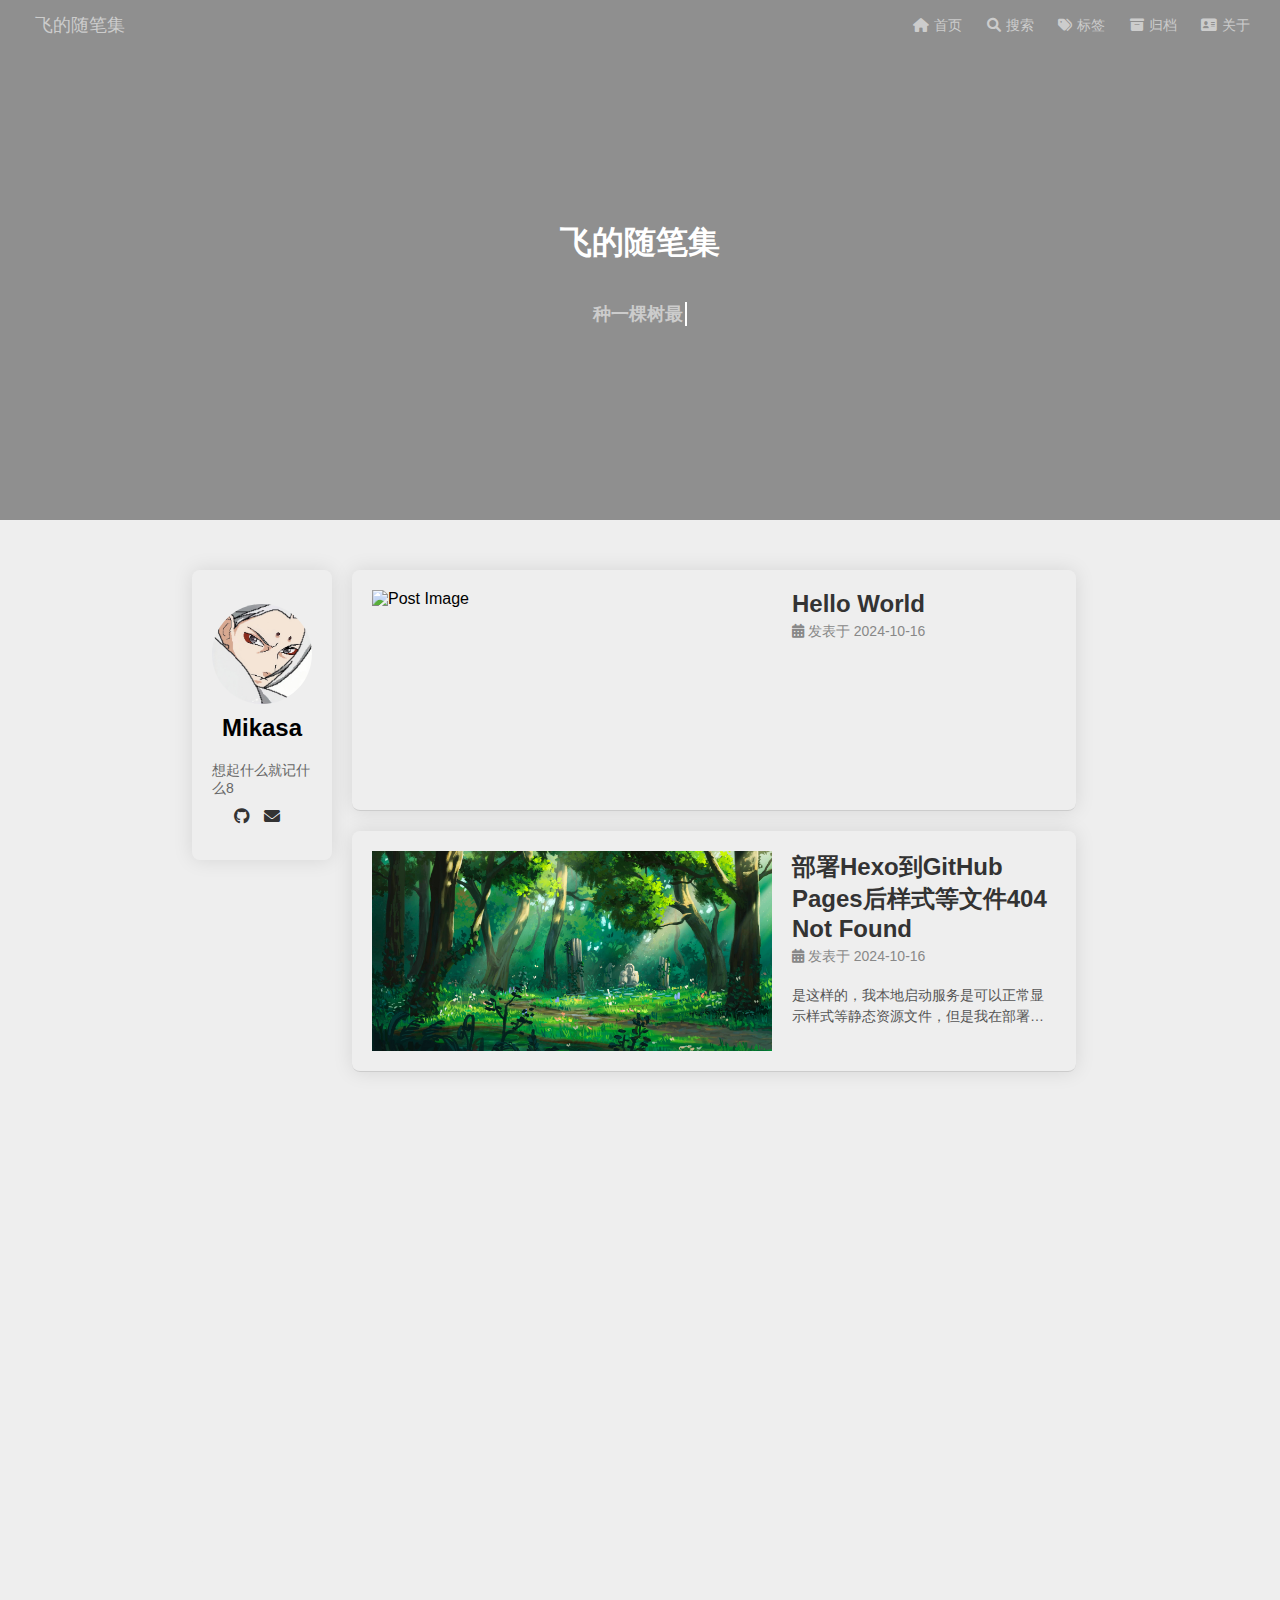
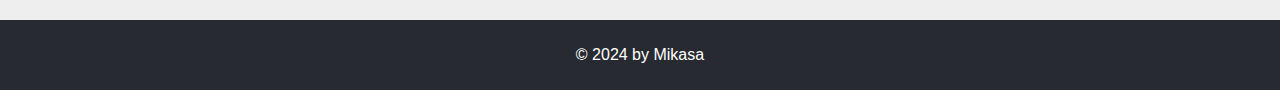
==== index.html @ 3fba9f54 "Site updated: 2024-10-17 23:26:49" ====
<!DOCTYPE html>
<html lang="en">
  <head>
    <meta charset="UTF-8" />
    <meta name="viewport" content="width=device-width, initial-scale=1.0" />
    <title>飞的随笔集</title>
    <link rel="stylesheet" href="https://sunxiaofel.github.io/my-blog/css/style.css" />
    <link
      rel="icon"
      type="image/x-icon"
      href="https://sunxiaofel.github.io/my-blog/favicon.ico"
    />
    <link
      rel="stylesheet"
      href="https://cdnjs.cloudflare.com/ajax/libs/font-awesome/6.0.0-beta3/css/all.min.css"
    />
    <link
      rel="stylesheet"
      href="//cdnjs.cloudflare.com/ajax/libs/highlight.js/11.7.0/styles/default.min.css"
    />
    <script
      async
      src="//cdnjs.cloudflare.com/ajax/libs/highlight.js/11.7.0/highlight.min.js"
    ></script>
  <meta name="generator" content="Hexo 7.3.0"></head>
  <body>
    <header

  style="background-image:  url('https://sunxiaofel.github.io/my-blog/images/banner.png') ;">
  <nav>
    <a href="/" class="leftText">
      飞的随笔集
    </a>
    <div class="nav-bar">
      <a href="/"> <i class="fa-solid fa-house"></i>首页</a>
      <a href="/"><i class="fa-solid fa-magnifying-glass"></i>搜索</a>
      <a href="/"><i class="fa-solid fa-tags"></i>标签</a>
      <a href="/"><i class="fa-solid fa-box-archive"></i>归档</a>
      <a href="/"><i class="fa-solid fa-address-card"></i>关于</a>
      <!-- <a href="/">朋友圈</a> -->
    </div>
  </nav>

  <div class="text">
    <!-- <h1>飞的随笔集</h1> -->
    <h1 class="header-title">
      
            飞的随笔集
              
    </h1>
    <p class="post-date">
      

            
    </p>

    
      <h2 class="typewriter"></h2>
      


  </div>
  <script>
    const texts = [
      "种一棵树最好的时间是十年前 其次是现在",
      "无人扶我青云志 我自踏雪至山巅！",
      "欢迎您来到飞的小🛖",
      "愿你灿烂盛大 人生万路总开花！",
    ];
    const typingSpeed = 150; // 打字速度（毫秒）
    const deletingSpeed = 50; // 删除速度（毫秒）
    let currentTextIndex = 0; // 当前句子索引
    let charIndex = 0; // 当前字符索引
    let isDeleting = false; // 是否正在删除
    const typewriterDiv = document.querySelector(".typewriter");

    function typeWriter() {
      const currentText = texts[currentTextIndex];

      if (!isDeleting) {
        // 打字效果
        if (charIndex < currentText.length) {
          typewriterDiv.classList.remove("blink");
          typewriterDiv.textContent += currentText.charAt(charIndex);
          charIndex++;
          setTimeout(typeWriter, typingSpeed); // 继续打字
        } else {
          // 完成后开始删除
          typewriterDiv.classList.add("blink");
          isDeleting = true;
          setTimeout(typeWriter, 1000); // 等待一秒后开始删除
        }
      } else {
        typewriterDiv.classList.remove("blink");
        // 删除效果
        if (charIndex > 0) {
          typewriterDiv.textContent = currentText.substring(0, charIndex - 1);
          charIndex--;
          setTimeout(typeWriter, deletingSpeed); // 继续删除
        } else {
          typewriterDiv.classList.add("blink");
          // 删除完成，切换到下一句话
          isDeleting = false;
          currentTextIndex = (currentTextIndex + 1) % texts.length; // 循环到下一句话
          setTimeout(typeWriter, 500); // 等待一段时间后重新开始打字
        }
      }
    }

    // 启动打字机效果
    typewriterDiv && typeWriter();
  </script>
</header>

    <main>
      <!-- 左侧个人信息介绍 -->
      <div class="sidebar">
        <img src="https://sunxiaofel.github.io/my-blog/images/avatar.jpg" alt="头像" />
        <h2>Mikasa</h2>
        <p>想起什么就记什么8</p>
        <div class="icons">
          <a href="https://github.com/sunxiaofel" target="_blank"
            ><i class="fab fa-github"></i
          ></a>
          <a href="mailto:sunxiaofei1422@gmail.com"
            ><i class="fas fa-envelope"></i
          ></a>
        </div>
      </div>

      <!-- 右侧帖子展示 -->
      <div class="post-list">
        
        <div class="post">
          <div class="post-image">
            <!-- 这里假设每篇文章的特色图片在post.front-matter中 -->
            
            <img src="https://sunxiaofel.github.io/my-blog/images/hello-world-banner.png" alt="Post Image" />
            
          </div>
          <div class="post-content">
            <h2 class="post-title">
              <a target="_blank" rel="noopener" href="https://sunxiaofel.github.io/my-blog/2024/10/16/hello-world/">Hello World</a>
            </h2>
            <p class="post-date">
              <i class="fa-solid fa-calendar-days"></i>
              发表于 2024-10-16
            </p>
            <p class="post-excerpt"></p>
          </div>
        </div>
        
        <div class="post">
          <div class="post-image">
            <!-- 这里假设每篇文章的特色图片在post.front-matter中 -->
            
            <img src="https://sunxiaofel.github.io/my-blog/images/deploy-hexo-banner.jpg" alt="Post Image" />
            
          </div>
          <div class="post-content">
            <h2 class="post-title">
              <a target="_blank" rel="noopener" href="https://sunxiaofel.github.io/my-blog/2024/10/16/%E9%83%A8%E7%BD%B2Hexo%E5%88%B0Github-Pages%E5%90%8E%E6%A0%B7%E5%BC%8F%E7%AD%89%E6%96%87%E4%BB%B6404-Not-Found/">部署Hexo到GitHub Pages后样式等文件404 Not Found</a>
            </h2>
            <p class="post-date">
              <i class="fa-solid fa-calendar-days"></i>
              发表于 2024-10-16
            </p>
            <p class="post-excerpt">是这样的，我本地启动服务是可以正常显示样式等静态资源文件，但是我在部署到 GitHub Pages 之后使用在线链接访问我的博客之后，控制台出现很多条报错，就是静态资源找不到，那么很有就是根路径配置错误原因造成的。</p>
          </div>
        </div>
        
      </div>
    </main>

    <footer>
  <p>&copy; 2024 by Mikasa</p>
</footer>

    <script src="https://sunxiaofel.github.io/my-blog/js/script.js"></script>
  </body>
</html>
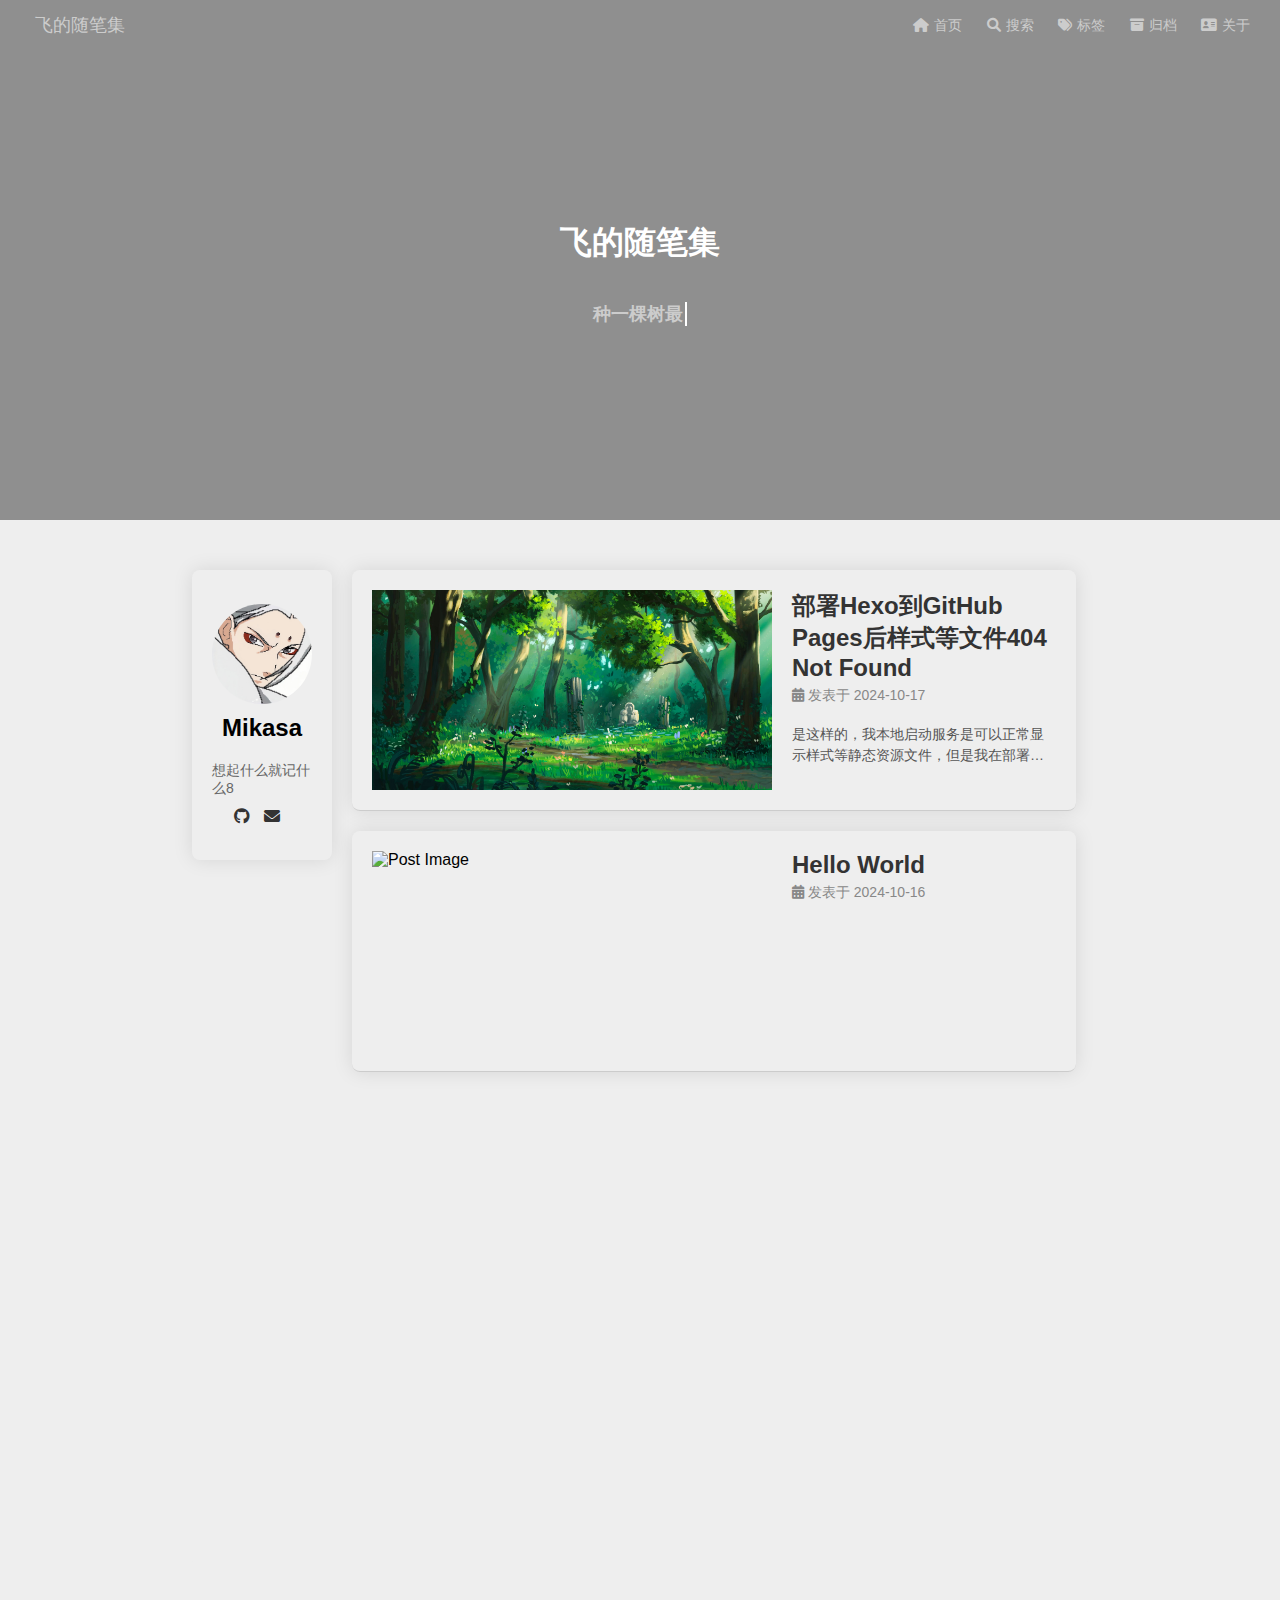
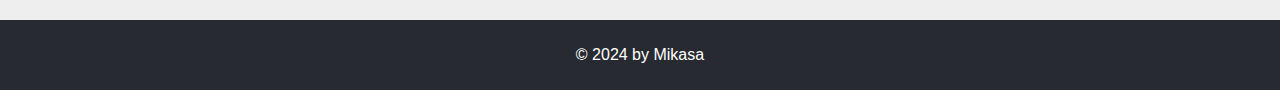
==== commit 9b295b1a: "Site updated: 2024-10-18 10:43:55" ====
--- a/index.html
+++ b/index.html
@@ -14,14 +14,6 @@
       rel="stylesheet"
       href="https://cdnjs.cloudflare.com/ajax/libs/font-awesome/6.0.0-beta3/css/all.min.css"
     />
-    <link
-      rel="stylesheet"
-      href="//cdnjs.cloudflare.com/ajax/libs/highlight.js/11.7.0/styles/default.min.css"
-    />
-    <script
-      async
-      src="//cdnjs.cloudflare.com/ajax/libs/highlight.js/11.7.0/highlight.min.js"
-    ></script>
   <meta name="generator" content="Hexo 7.3.0"></head>
   <body>
     <header
@@ -63,7 +55,7 @@
   <script>
     const texts = [
       "种一棵树最好的时间是十年前 其次是现在",
-      "无人扶我青云志 我自踏雪至山巅！",
+      // "无人扶我青云志 我自踏雪至山巅！",
       "欢迎您来到飞的小🛖",
       "愿你灿烂盛大 人生万路总开花！",
     ];
@@ -135,6 +127,25 @@
           <div class="post-image">
             <!-- 这里假设每篇文章的特色图片在post.front-matter中 -->
             
+            <img src="https://sunxiaofel.github.io/my-blog/images/deploy-hexo-banner.jpg" alt="Post Image" />
+            
+          </div>
+          <div class="post-content">
+            <h2 class="post-title">
+              <a target="_blank" rel="noopener" href="https://sunxiaofel.github.io/my-blog/2024/10/17/%E9%83%A8%E7%BD%B2Hexo%E5%88%B0Github-Pages%E5%90%8E%E6%A0%B7%E5%BC%8F%E7%AD%89%E6%96%87%E4%BB%B6404-Not-Found/">部署Hexo到GitHub Pages后样式等文件404 Not Found</a>
+            </h2>
+            <p class="post-date">
+              <i class="fa-solid fa-calendar-days"></i>
+              发表于 2024-10-17
+            </p>
+            <p class="post-excerpt">是这样的，我本地启动服务是可以正常显示样式等静态资源文件，但是我在部署到 GitHub Pages 之后使用在线链接访问我的博客之后，控制台出现很多条报错，就是静态资源找不到，那么很有就是根路径配置错误原因造成的。</p>
+          </div>
+        </div>
+        
+        <div class="post">
+          <div class="post-image">
+            <!-- 这里假设每篇文章的特色图片在post.front-matter中 -->
+            
             <img src="https://sunxiaofel.github.io/my-blog/images/hello-world-banner.png" alt="Post Image" />
             
           </div>
@@ -150,25 +161,6 @@
           </div>
         </div>
         
-        <div class="post">
-          <div class="post-image">
-            <!-- 这里假设每篇文章的特色图片在post.front-matter中 -->
-            
-            <img src="https://sunxiaofel.github.io/my-blog/images/deploy-hexo-banner.jpg" alt="Post Image" />
-            
-          </div>
-          <div class="post-content">
-            <h2 class="post-title">
-              <a target="_blank" rel="noopener" href="https://sunxiaofel.github.io/my-blog/2024/10/16/%E9%83%A8%E7%BD%B2Hexo%E5%88%B0Github-Pages%E5%90%8E%E6%A0%B7%E5%BC%8F%E7%AD%89%E6%96%87%E4%BB%B6404-Not-Found/">部署Hexo到GitHub Pages后样式等文件404 Not Found</a>
-            </h2>
-            <p class="post-date">
-              <i class="fa-solid fa-calendar-days"></i>
-              发表于 2024-10-16
-            </p>
-            <p class="post-excerpt">是这样的，我本地启动服务是可以正常显示样式等静态资源文件，但是我在部署到 GitHub Pages 之后使用在线链接访问我的博客之后，控制台出现很多条报错，就是静态资源找不到，那么很有就是根路径配置错误原因造成的。</p>
-          </div>
-        </div>
-        
       </div>
     </main>
 
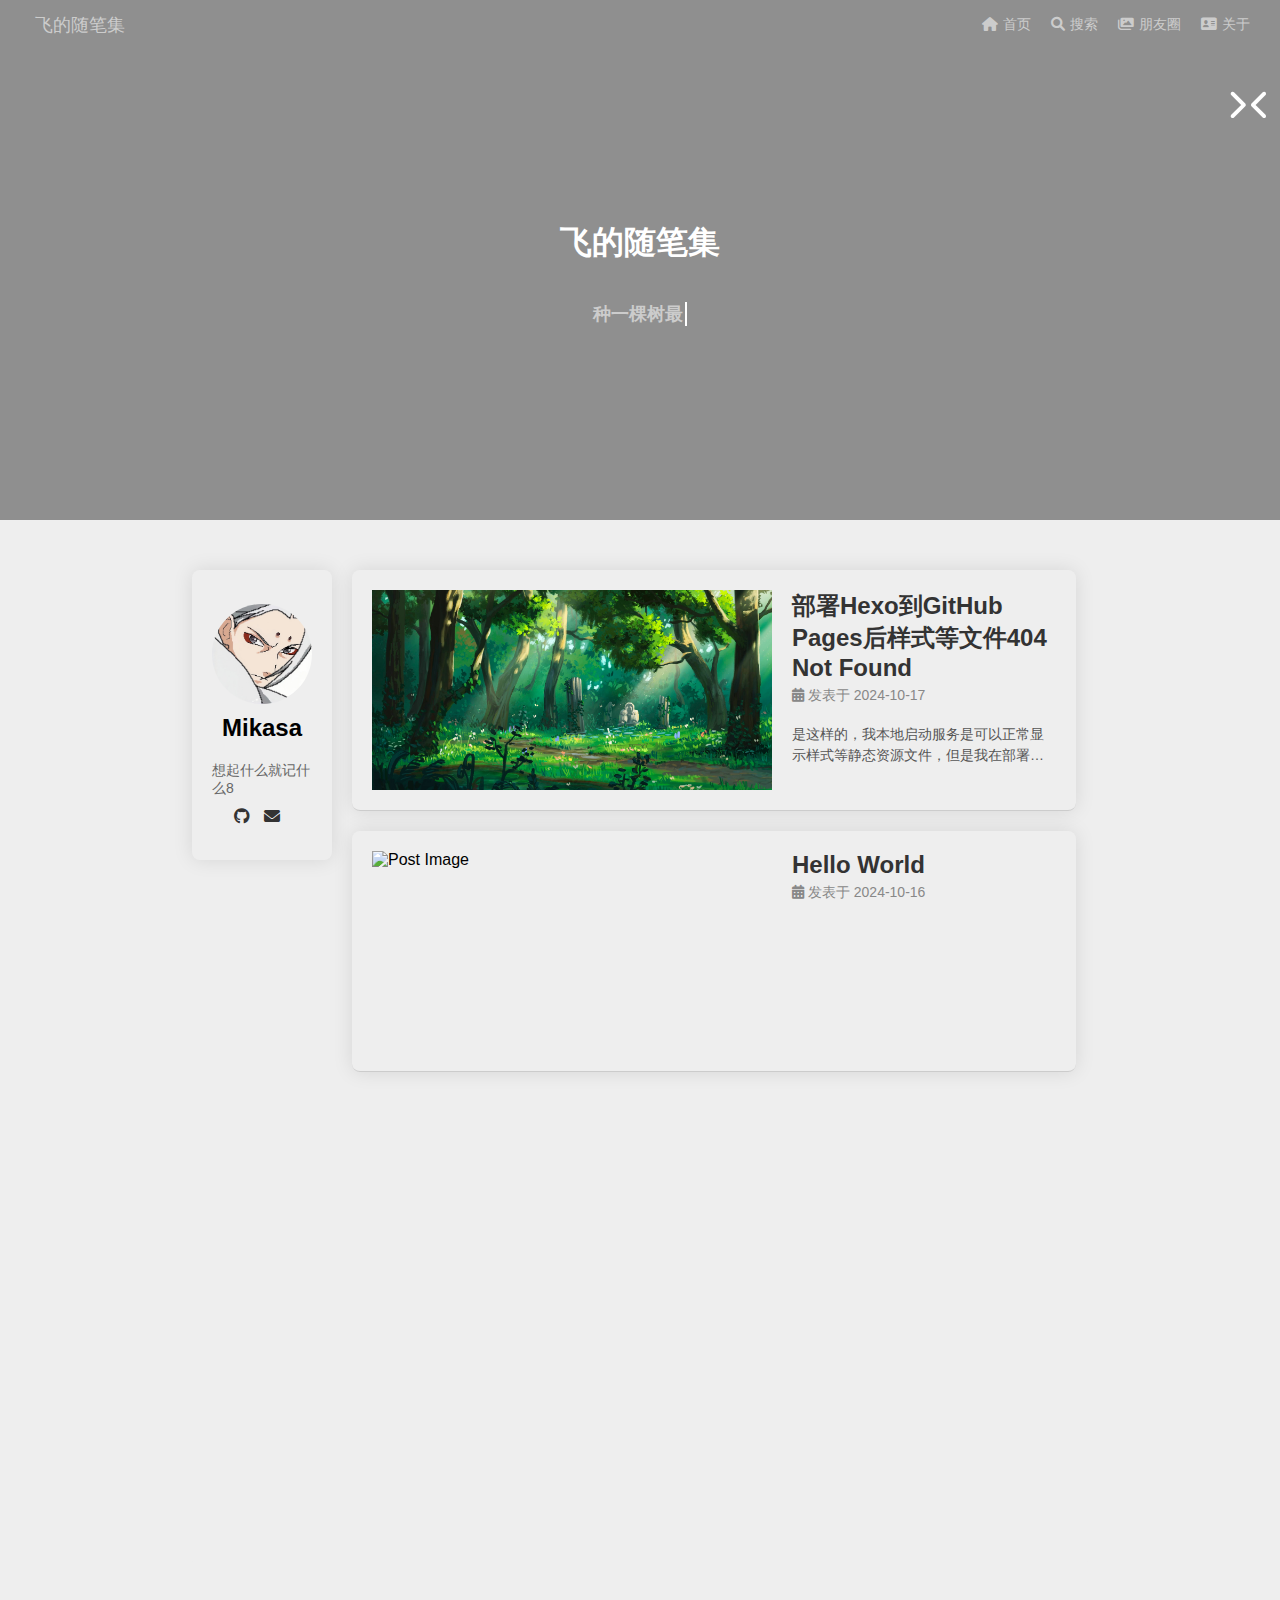
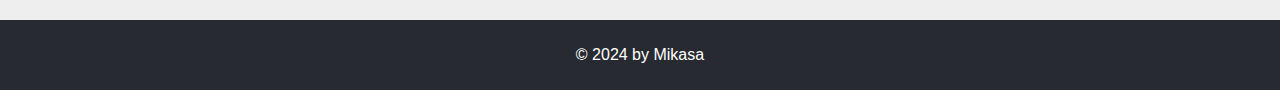
==== commit eea6ca44: "Site updated: 2024-10-18 21:03:15" ====
--- a/index.html
+++ b/index.html
@@ -14,49 +14,64 @@
       rel="stylesheet"
       href="https://cdnjs.cloudflare.com/ajax/libs/font-awesome/6.0.0-beta3/css/all.min.css"
     />
+    <link
+      rel="stylesheet"
+      href="https://cdnjs.cloudflare.com/ajax/libs/aplayer/1.10.1/APlayer.min.css"
+    />
   <meta name="generator" content="Hexo 7.3.0"></head>
   <body>
     <header
-
-  style="background-image:  url('https://sunxiaofel.github.io/my-blog/images/banner.png') ;">
+  style="background-image:  url('https://sunxiaofel.github.io/my-blog/images/banner.png') ;"
+>
   <nav>
-    <a href="/" class="leftText">
+    <a target="_self" href="https://sunxiaofel.github.io/my-blog/" class="leftText">
       飞的随笔集
     </a>
     <div class="nav-bar">
-      <a href="/"> <i class="fa-solid fa-house"></i>首页</a>
-      <a href="/"><i class="fa-solid fa-magnifying-glass"></i>搜索</a>
-      <a href="/"><i class="fa-solid fa-tags"></i>标签</a>
-      <a href="/"><i class="fa-solid fa-box-archive"></i>归档</a>
-      <a href="/"><i class="fa-solid fa-address-card"></i>关于</a>
-      <!-- <a href="/">朋友圈</a> -->
+      <a target="_self" href="https://sunxiaofel.github.io/my-blog/">
+        <i class="fa-solid fa-house"></i>首页</a
+      >
+      <a target="_self" href="https://sunxiaofel.github.io/my-blog/"
+        ><i class="fa-solid fa-magnifying-glass"></i>搜索</a
+      >
+      <a target="_self" href="https://sunxiaofel.github.io/my-blog/"
+        ><i class="fa-solid fa-images"></i>朋友圈</a
+      >
+      <a target="_self" href="https://sunxiaofel.github.io/my-blog/"
+        ><i class="fa-solid fa-address-card"></i>关于</a
+      >
     </div>
   </nav>
 
   <div class="text">
     <!-- <h1>飞的随笔集</h1> -->
     <h1 class="header-title">
-      
-            飞的随笔集
-              
+       飞的随笔集 
     </h1>
     <p class="post-date">
-      
-
-            
+       
     </p>
 
     
-      <h2 class="typewriter"></h2>
-      
-
-
+    <h2 class="typewriter"></h2>
+    
+
+    <div class="aplayerParent">
+      <i
+        class="fa-solid fa-chevron-right right-icon"
+        onclick="hiddenAplayer()"
+      ></i>
+      <div id="aplayer"></div>
+      <i class="fa-solid fa-chevron-left left-icon" onclick="showAplayer()"></i>
+    </div>
   </div>
+  <script src="https://cdnjs.cloudflare.com/ajax/libs/howler/2.2.3/howler.min.js"></script>
+  <script src="https://cdnjs.cloudflare.com/ajax/libs/aplayer/1.10.1/APlayer.min.js"></script>
   <script>
     const texts = [
       "种一棵树最好的时间是十年前 其次是现在",
       // "无人扶我青云志 我自踏雪至山巅！",
-      "欢迎您来到飞的小🛖",
+      "欢迎您来到飞的小屋",
       "愿你灿烂盛大 人生万路总开花！",
     ];
     const typingSpeed = 150; // 打字速度（毫秒）
@@ -101,8 +116,64 @@
 
     // 启动打字机效果
     typewriterDiv && typeWriter();
+
+    function toMusicCoverImgPath(coverImg) {
+      return `https://sunxiaofel.github.io/my-blog/images/` + coverImg;
+    }
+
+    function toMusicPath(music) {
+      return `https://sunxiaofel.github.io/my-blog/music/` + music;
+    }
+
+    let ap;
+    function musicFn() {
+      ap = new APlayer({
+        container: document.getElementById("aplayer"),
+        audio: [
+          {
+            name: "曾经是情侣（Live）",
+            artist: "梁博",
+            url: toMusicPath("梁博-曾经是情侣.mp3"),
+            cover: toMusicCoverImgPath("曾经是情侣封面.png"),
+          },
+          {
+            name: "曾经是情侣（Live）",
+            artist: "梁博",
+            url: toMusicPath("梁博-曾经是情侣.mp3"),
+            cover: toMusicCoverImgPath("曾经是情侣封面.png"),
+          },
+        ],
+        preload: "none", // 可选：设置为 'none' 来减少初始加载时间
+        listFolded: true, // 默认为 false，将其设置为 true
+        theme: "#97949", // 可选：设置主题颜色
+        autoplay: true,
+      });
+    }
+
+    musicFn();
+
+    const rightIcon = document.querySelector(".fa-chevron-right");
+    const leftIcon = document.querySelector(".fa-chevron-left");
+    const aplayer = document.querySelector(".aplayer");
+    const aplayerParent = document.querySelector(".aplayerParent");
+    leftIcon.style.display = "none";
+    function hiddenAplayer() {
+      rightIcon.style.display = "none";
+      // aplayer.style.display = "none";
+      ap.destroy();
+      aplayerParent.removeChild(aplayer);
+      leftIcon.style.display = "inline-block";
+    }
+    function showAplayer() {
+      aplayerParent.appendChild(aplayer);
+      musicFn();
+      rightIcon.style.display = "inline-block";
+      aplayer.style.display = "inline-block";
+      leftIcon.style.display = "none";
+    }
   </script>
 </header>
+
 
     <main>
       <!-- 左侧个人信息介绍 -->
@@ -111,10 +182,10 @@
         <h2>Mikasa</h2>
         <p>想起什么就记什么8</p>
         <div class="icons">
-          <a href="https://github.com/sunxiaofel" target="_blank"
+          <a target="_self" href="https://github.com/sunxiaofel"
             ><i class="fab fa-github"></i
           ></a>
-          <a href="mailto:sunxiaofei1422@gmail.com"
+          <a target="_self" href="mailto:sunxiaofei1422@gmail.com"
             ><i class="fas fa-envelope"></i
           ></a>
         </div>
@@ -132,7 +203,9 @@
           </div>
           <div class="post-content">
             <h2 class="post-title">
-              <a target="_blank" rel="noopener" href="https://sunxiaofel.github.io/my-blog/2024/10/17/%E9%83%A8%E7%BD%B2Hexo%E5%88%B0Github-Pages%E5%90%8E%E6%A0%B7%E5%BC%8F%E7%AD%89%E6%96%87%E4%BB%B6404-Not-Found/">部署Hexo到GitHub Pages后样式等文件404 Not Found</a>
+              <a target="_self" href="https://sunxiaofel.github.io/my-blog/2024/10/17/%E9%83%A8%E7%BD%B2Hexo%E5%88%B0Github-Pages%E5%90%8E%E6%A0%B7%E5%BC%8F%E7%AD%89%E6%96%87%E4%BB%B6404-Not-Found/"
+                >部署Hexo到GitHub Pages后样式等文件404 Not Found</a
+              >
             </h2>
             <p class="post-date">
               <i class="fa-solid fa-calendar-days"></i>
@@ -151,7 +224,9 @@
           </div>
           <div class="post-content">
             <h2 class="post-title">
-              <a target="_blank" rel="noopener" href="https://sunxiaofel.github.io/my-blog/2024/10/16/hello-world/">Hello World</a>
+              <a target="_self" href="https://sunxiaofel.github.io/my-blog/2024/10/16/hello-world/"
+                >Hello World</a
+              >
             </h2>
             <p class="post-date">
               <i class="fa-solid fa-calendar-days"></i>
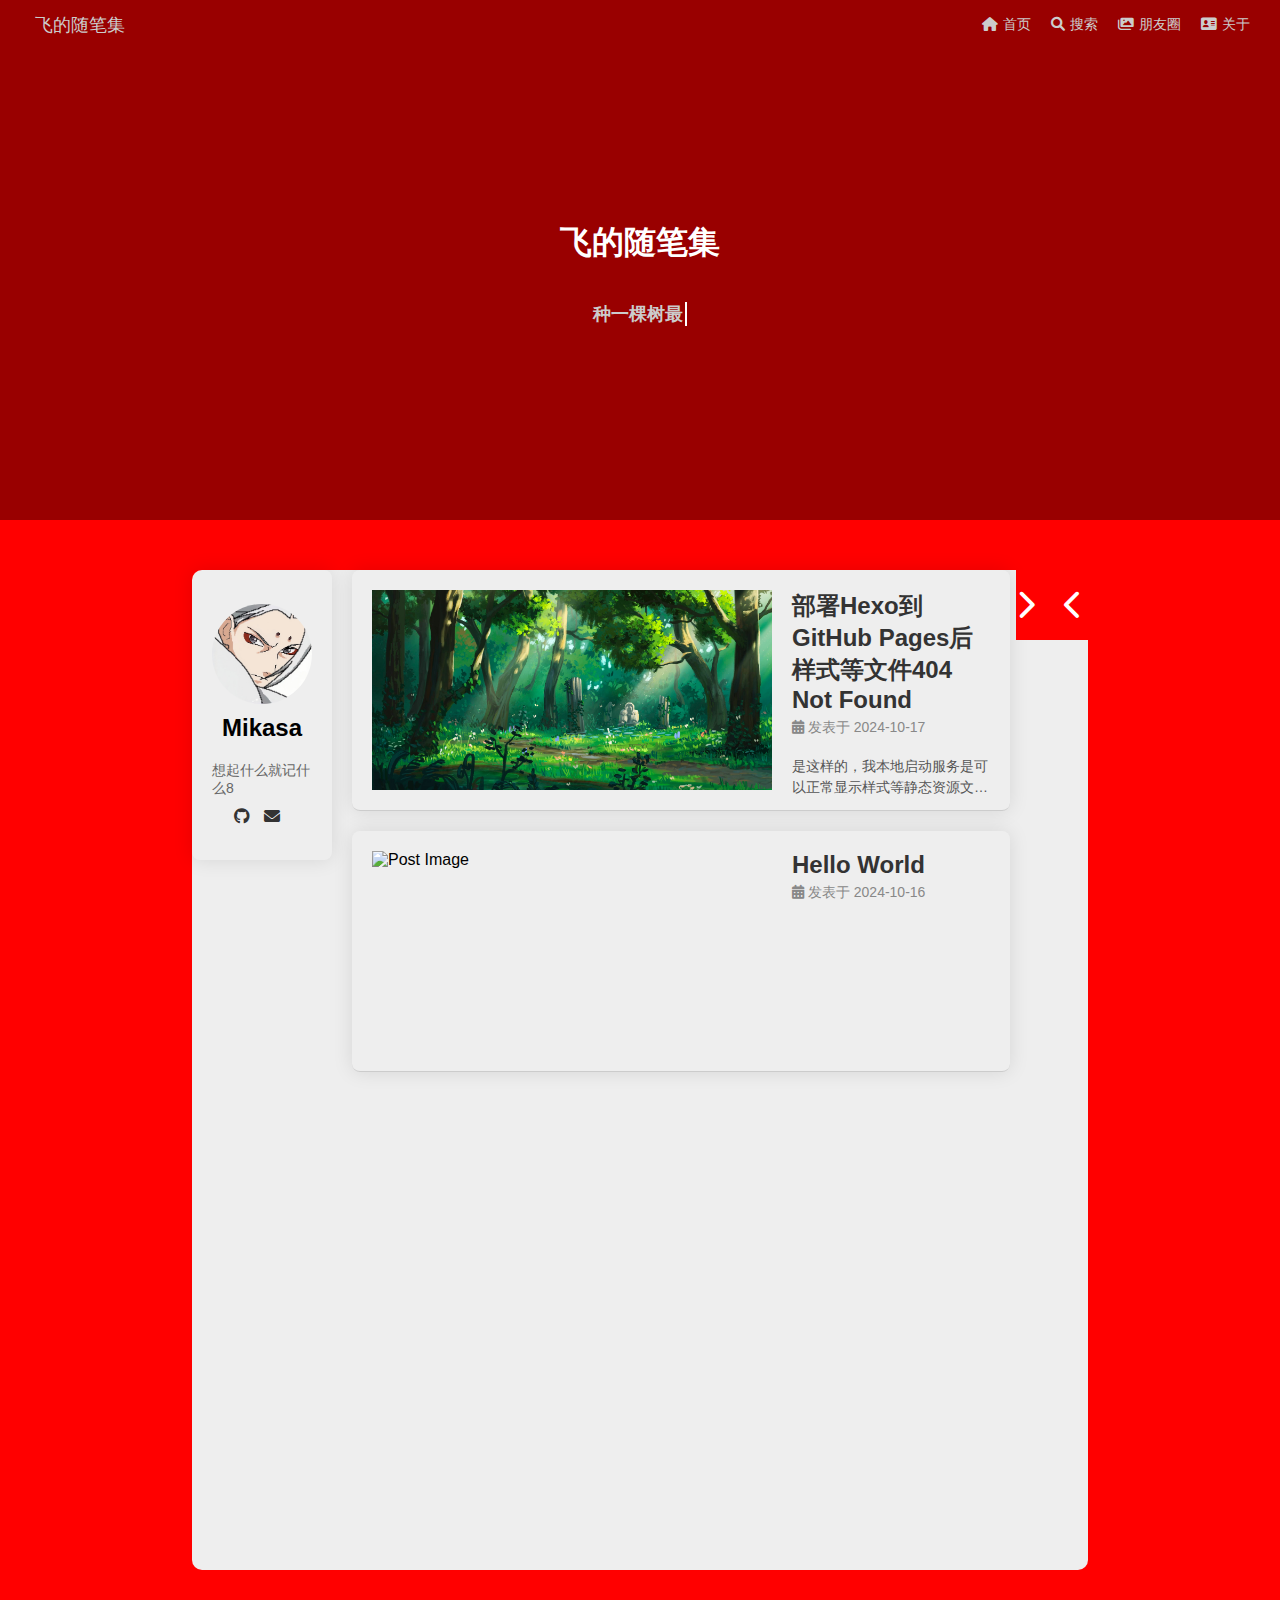
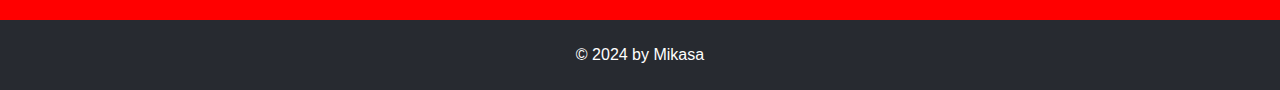
==== commit c76fdd8e: "Site updated: 2024-10-18 21:58:19" ====
--- a/index.html
+++ b/index.html
@@ -4,7 +4,6 @@
     <meta charset="UTF-8" />
     <meta name="viewport" content="width=device-width, initial-scale=1.0" />
     <title>飞的随笔集</title>
-    <link rel="stylesheet" href="https://sunxiaofel.github.io/my-blog/css/style.css" />
     <link
       rel="icon"
       type="image/x-icon"
@@ -14,10 +13,11 @@
       rel="stylesheet"
       href="https://cdnjs.cloudflare.com/ajax/libs/font-awesome/6.0.0-beta3/css/all.min.css"
     />
-    <link
+    <!-- <link
       rel="stylesheet"
       href="https://cdnjs.cloudflare.com/ajax/libs/aplayer/1.10.1/APlayer.min.css"
-    />
+    /> -->
+    <link rel="stylesheet" href="https://sunxiaofel.github.io/my-blog/css/style.css" />
   <meta name="generator" content="Hexo 7.3.0"></head>
   <body>
     <header
@@ -55,18 +55,8 @@
     
     <h2 class="typewriter"></h2>
     
-
-    <div class="aplayerParent">
-      <i
-        class="fa-solid fa-chevron-right right-icon"
-        onclick="hiddenAplayer()"
-      ></i>
-      <div id="aplayer"></div>
-      <i class="fa-solid fa-chevron-left left-icon" onclick="showAplayer()"></i>
-    </div>
   </div>
   <script src="https://cdnjs.cloudflare.com/ajax/libs/howler/2.2.3/howler.min.js"></script>
-  <script src="https://cdnjs.cloudflare.com/ajax/libs/aplayer/1.10.1/APlayer.min.js"></script>
   <script>
     const texts = [
       "种一棵树最好的时间是十年前 其次是现在",
@@ -116,61 +106,6 @@
 
     // 启动打字机效果
     typewriterDiv && typeWriter();
-
-    function toMusicCoverImgPath(coverImg) {
-      return `https://sunxiaofel.github.io/my-blog/images/` + coverImg;
-    }
-
-    function toMusicPath(music) {
-      return `https://sunxiaofel.github.io/my-blog/music/` + music;
-    }
-
-    let ap;
-    function musicFn() {
-      ap = new APlayer({
-        container: document.getElementById("aplayer"),
-        audio: [
-          {
-            name: "曾经是情侣（Live）",
-            artist: "梁博",
-            url: toMusicPath("梁博-曾经是情侣.mp3"),
-            cover: toMusicCoverImgPath("曾经是情侣封面.png"),
-          },
-          {
-            name: "曾经是情侣（Live）",
-            artist: "梁博",
-            url: toMusicPath("梁博-曾经是情侣.mp3"),
-            cover: toMusicCoverImgPath("曾经是情侣封面.png"),
-          },
-        ],
-        preload: "none", // 可选：设置为 'none' 来减少初始加载时间
-        listFolded: true, // 默认为 false，将其设置为 true
-        theme: "#97949", // 可选：设置主题颜色
-        autoplay: true,
-      });
-    }
-
-    musicFn();
-
-    const rightIcon = document.querySelector(".fa-chevron-right");
-    const leftIcon = document.querySelector(".fa-chevron-left");
-    const aplayer = document.querySelector(".aplayer");
-    const aplayerParent = document.querySelector(".aplayerParent");
-    leftIcon.style.display = "none";
-    function hiddenAplayer() {
-      rightIcon.style.display = "none";
-      // aplayer.style.display = "none";
-      ap.destroy();
-      aplayerParent.removeChild(aplayer);
-      leftIcon.style.display = "inline-block";
-    }
-    function showAplayer() {
-      aplayerParent.appendChild(aplayer);
-      musicFn();
-      rightIcon.style.display = "inline-block";
-      aplayer.style.display = "inline-block";
-      leftIcon.style.display = "none";
-    }
   </script>
 </header>
 
@@ -237,12 +172,95 @@
         </div>
         
       </div>
+      <!-- 音频播放器 -->
+      <div class="aplayerContainer">
+        <i
+          class="fa-solid fa-chevron-right right-icon"
+          onclick="hiddenAplayer()"
+        ></i>
+        <!-- <div id="aplayer"></div> -->
+        <i
+          class="fa-solid fa-chevron-left left-icon"
+          onclick="showAplayer()"
+        ></i>
+      </div>
+      <!--  -->
     </main>
 
     <footer>
   <p>&copy; 2024 by Mikasa</p>
 </footer>
+ 
+    <script>
+      // 禁止右键
+      // document.addEventListener("contextmenu", function (e) {
+      //   console.log(111);
+      //   e.preventDefault();
+      // });
+
+      // 禁止 F12 打开控制台
+      // document.onkeydown = function (e) {
+      //   if (e.key === "F12") {
+      //     e.preventDefault();
+      //     return false;
+      //   }
+      // };
+    </script>
+    
 
     <script src="https://sunxiaofel.github.io/my-blog/js/script.js"></script>
+    <script src="https://cdnjs.cloudflare.com/ajax/libs/aplayer/1.10.1/APlayer.min.js"></script>
+    <script>
+      function toMusicCoverImgPath(coverImg) {
+        return `https://sunxiaofel.github.io/my-blog/images/` + coverImg;
+      }
+
+      function toMusicPath(music) {
+        return `https://sunxiaofel.github.io/my-blog/music/` + music;
+      }
+
+      let ap;
+      console.log(toMusicPath("cjsql.mp3"));
+      console.log(toMusicCoverImgPath("cjsql.png"));
+
+      function musicFn() {
+        ap = new APlayer({
+          container: document.getElementById("aplayer"),
+          audio: [
+            {
+              name: "曾经是情侣（Live）",
+              artist: "梁博",
+              url: toMusicPath("cjsql.mp3"),
+              cover: toMusicCoverImgPath("cjsql.png"),
+            },
+          ],
+          preload: "none", // 可选：设置为 'none' 来减少初始加载时间
+          listFolded: true, // 默认为 false，将其设置为 true
+          theme: "#97949", // 可选：设置主题颜色
+          autoplay: true,
+        });
+      }
+
+      musicFn();
+
+      const rightIcon = document.querySelector(".fa-chevron-right");
+      const leftIcon = document.querySelector(".fa-chevron-left");
+      const aplayer = document.querySelector(".aplayer");
+      const aplayerParent = document.querySelector(".aplayerContainer");
+      leftIcon.style.display = "none";
+      function hiddenAplayer() {
+        rightIcon.style.display = "none";
+        ap.destroy();
+        aplayerParent.removeChild(aplayer);
+        leftIcon.style.display = "inline-block";
+      }
+      function showAplayer() {
+        aplayerParent.appendChild(aplayer);
+        musicFn();
+        rightIcon.style.display = "inline-block";
+        aplayer.style.display = "inline-block";
+        leftIcon.style.display = "none";
+      }
+    </script>
   </body>
 </html>
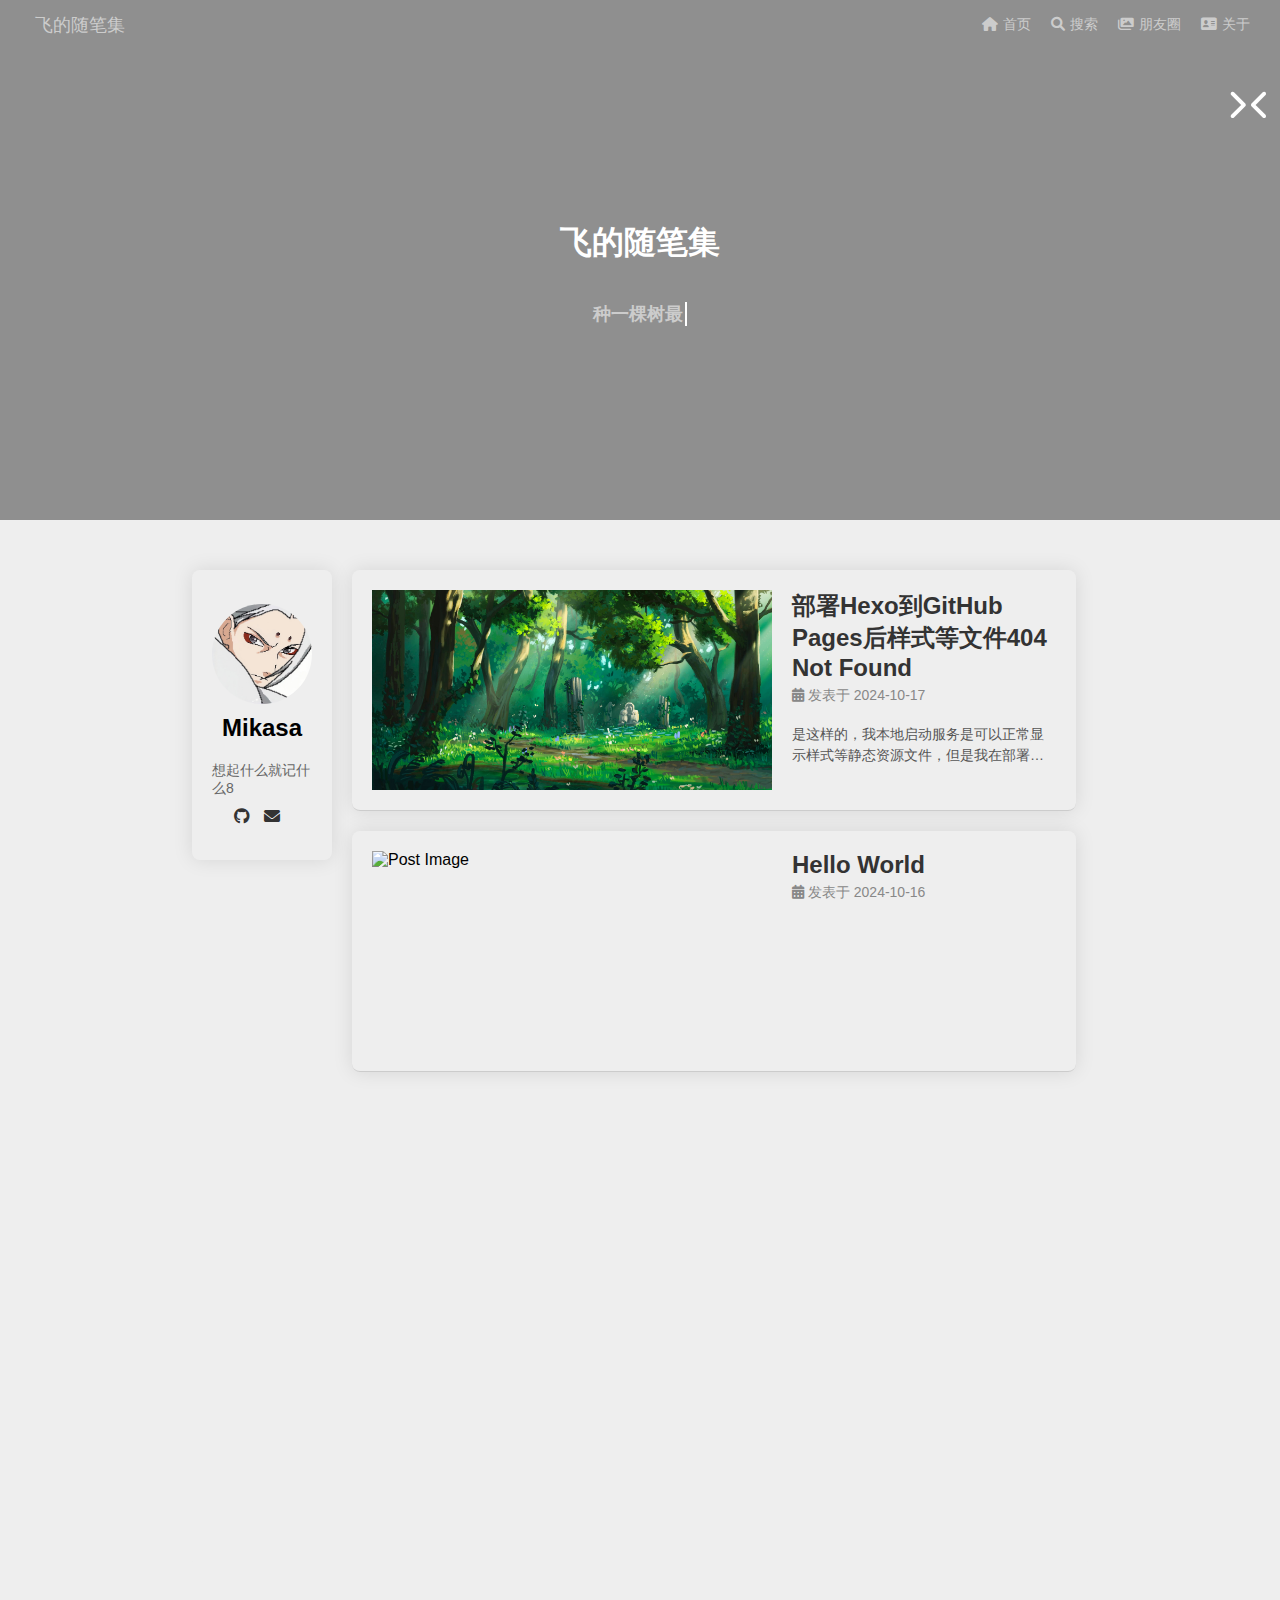
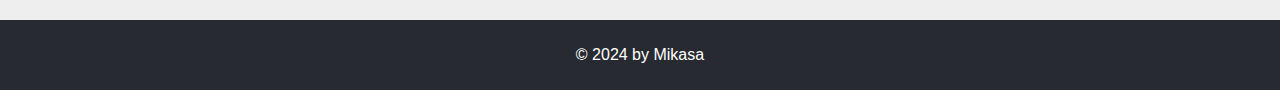
==== commit 051a14ee: "Site updated: 2024-10-18 21:58:35" ====
--- a/index.html
+++ b/index.html
@@ -4,6 +4,7 @@
     <meta charset="UTF-8" />
     <meta name="viewport" content="width=device-width, initial-scale=1.0" />
     <title>飞的随笔集</title>
+    <link rel="stylesheet" href="https://sunxiaofel.github.io/my-blog/css/style.css" />
     <link
       rel="icon"
       type="image/x-icon"
@@ -13,11 +14,10 @@
       rel="stylesheet"
       href="https://cdnjs.cloudflare.com/ajax/libs/font-awesome/6.0.0-beta3/css/all.min.css"
     />
-    <!-- <link
+    <link
       rel="stylesheet"
       href="https://cdnjs.cloudflare.com/ajax/libs/aplayer/1.10.1/APlayer.min.css"
-    /> -->
-    <link rel="stylesheet" href="https://sunxiaofel.github.io/my-blog/css/style.css" />
+    />
   <meta name="generator" content="Hexo 7.3.0"></head>
   <body>
     <header
@@ -55,8 +55,18 @@
     
     <h2 class="typewriter"></h2>
     
+
+    <div class="aplayerParent">
+      <i
+        class="fa-solid fa-chevron-right right-icon"
+        onclick="hiddenAplayer()"
+      ></i>
+      <div id="aplayer"></div>
+      <i class="fa-solid fa-chevron-left left-icon" onclick="showAplayer()"></i>
+    </div>
   </div>
   <script src="https://cdnjs.cloudflare.com/ajax/libs/howler/2.2.3/howler.min.js"></script>
+  <script src="https://cdnjs.cloudflare.com/ajax/libs/aplayer/1.10.1/APlayer.min.js"></script>
   <script>
     const texts = [
       "种一棵树最好的时间是十年前 其次是现在",
@@ -106,6 +116,58 @@
 
     // 启动打字机效果
     typewriterDiv && typeWriter();
+
+    function toMusicCoverImgPath(coverImg) {
+      return `https://sunxiaofel.github.io/my-blog/images/` + coverImg;
+    }
+
+    function toMusicPath(music) {
+      return `https://sunxiaofel.github.io/my-blog/music/` + music;
+    }
+
+    let ap;
+    console.log(toMusicPath("cjsql.mp3"));
+    console.log(toMusicCoverImgPath("cjsql.png"));
+
+    function musicFn() {
+      ap = new APlayer({
+        container: document.getElementById("aplayer"),
+        audio: [
+          {
+            name: "曾经是情侣（Live）",
+            artist: "梁博",
+            url: toMusicPath("cjsql.mp3"),
+            cover: toMusicCoverImgPath("cjsql.png"),
+          },
+        ],
+        preload: "none", // 可选：设置为 'none' 来减少初始加载时间
+        listFolded: true, // 默认为 false，将其设置为 true
+        theme: "#97949", // 可选：设置主题颜色
+        autoplay: true,
+      });
+    }
+
+    musicFn();
+
+    const rightIcon = document.querySelector(".fa-chevron-right");
+    const leftIcon = document.querySelector(".fa-chevron-left");
+    const aplayer = document.querySelector(".aplayer");
+    const aplayerParent = document.querySelector(".aplayerParent");
+    leftIcon.style.display = "none";
+    function hiddenAplayer() {
+      rightIcon.style.display = "none";
+      // aplayer.style.display = "none";
+      ap.destroy();
+      aplayerParent.removeChild(aplayer);
+      leftIcon.style.display = "inline-block";
+    }
+    function showAplayer() {
+      aplayerParent.appendChild(aplayer);
+      musicFn();
+      rightIcon.style.display = "inline-block";
+      aplayer.style.display = "inline-block";
+      leftIcon.style.display = "none";
+    }
   </script>
 </header>
 
@@ -172,95 +234,33 @@
         </div>
         
       </div>
-      <!-- 音频播放器 -->
-      <div class="aplayerContainer">
-        <i
-          class="fa-solid fa-chevron-right right-icon"
-          onclick="hiddenAplayer()"
-        ></i>
-        <!-- <div id="aplayer"></div> -->
-        <i
-          class="fa-solid fa-chevron-left left-icon"
-          onclick="showAplayer()"
-        ></i>
-      </div>
-      <!--  -->
     </main>
 
     <footer>
   <p>&copy; 2024 by Mikasa</p>
 </footer>
- 
+
+
+    <!--  -->
+
+    
     <script>
       // 禁止右键
-      // document.addEventListener("contextmenu", function (e) {
-      //   console.log(111);
-      //   e.preventDefault();
-      // });
+      document.addEventListener("contextmenu", function (e) {
+        console.log(111);
+        e.preventDefault();
+      });
 
       // 禁止 F12 打开控制台
-      // document.onkeydown = function (e) {
-      //   if (e.key === "F12") {
-      //     e.preventDefault();
-      //     return false;
-      //   }
-      // };
+      document.onkeydown = function (e) {
+        if (e.key === "F12") {
+          e.preventDefault();
+          return false;
+        }
+      };
     </script>
     
 
     <script src="https://sunxiaofel.github.io/my-blog/js/script.js"></script>
-    <script src="https://cdnjs.cloudflare.com/ajax/libs/aplayer/1.10.1/APlayer.min.js"></script>
-    <script>
-      function toMusicCoverImgPath(coverImg) {
-        return `https://sunxiaofel.github.io/my-blog/images/` + coverImg;
-      }
-
-      function toMusicPath(music) {
-        return `https://sunxiaofel.github.io/my-blog/music/` + music;
-      }
-
-      let ap;
-      console.log(toMusicPath("cjsql.mp3"));
-      console.log(toMusicCoverImgPath("cjsql.png"));
-
-      function musicFn() {
-        ap = new APlayer({
-          container: document.getElementById("aplayer"),
-          audio: [
-            {
-              name: "曾经是情侣（Live）",
-              artist: "梁博",
-              url: toMusicPath("cjsql.mp3"),
-              cover: toMusicCoverImgPath("cjsql.png"),
-            },
-          ],
-          preload: "none", // 可选：设置为 'none' 来减少初始加载时间
-          listFolded: true, // 默认为 false，将其设置为 true
-          theme: "#97949", // 可选：设置主题颜色
-          autoplay: true,
-        });
-      }
-
-      musicFn();
-
-      const rightIcon = document.querySelector(".fa-chevron-right");
-      const leftIcon = document.querySelector(".fa-chevron-left");
-      const aplayer = document.querySelector(".aplayer");
-      const aplayerParent = document.querySelector(".aplayerContainer");
-      leftIcon.style.display = "none";
-      function hiddenAplayer() {
-        rightIcon.style.display = "none";
-        ap.destroy();
-        aplayerParent.removeChild(aplayer);
-        leftIcon.style.display = "inline-block";
-      }
-      function showAplayer() {
-        aplayerParent.appendChild(aplayer);
-        musicFn();
-        rightIcon.style.display = "inline-block";
-        aplayer.style.display = "inline-block";
-        leftIcon.style.display = "none";
-      }
-    </script>
   </body>
 </html>
